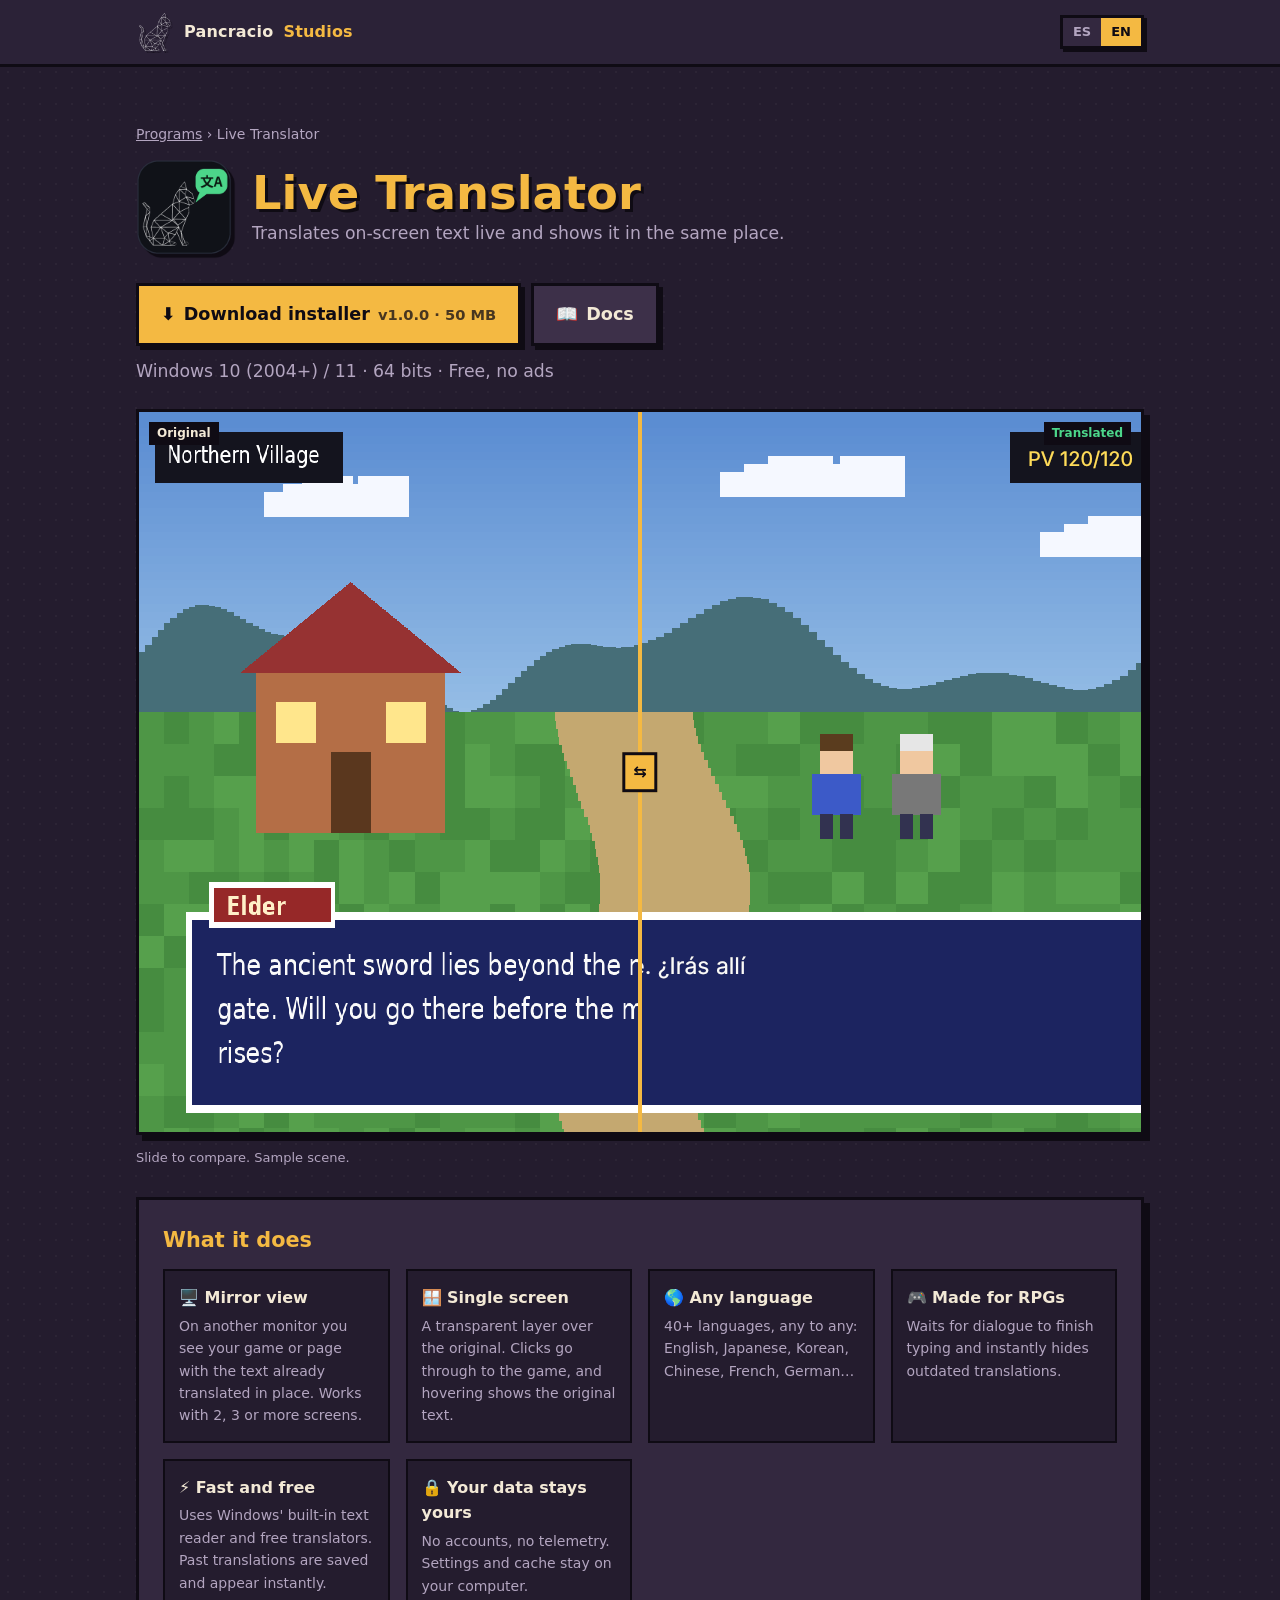
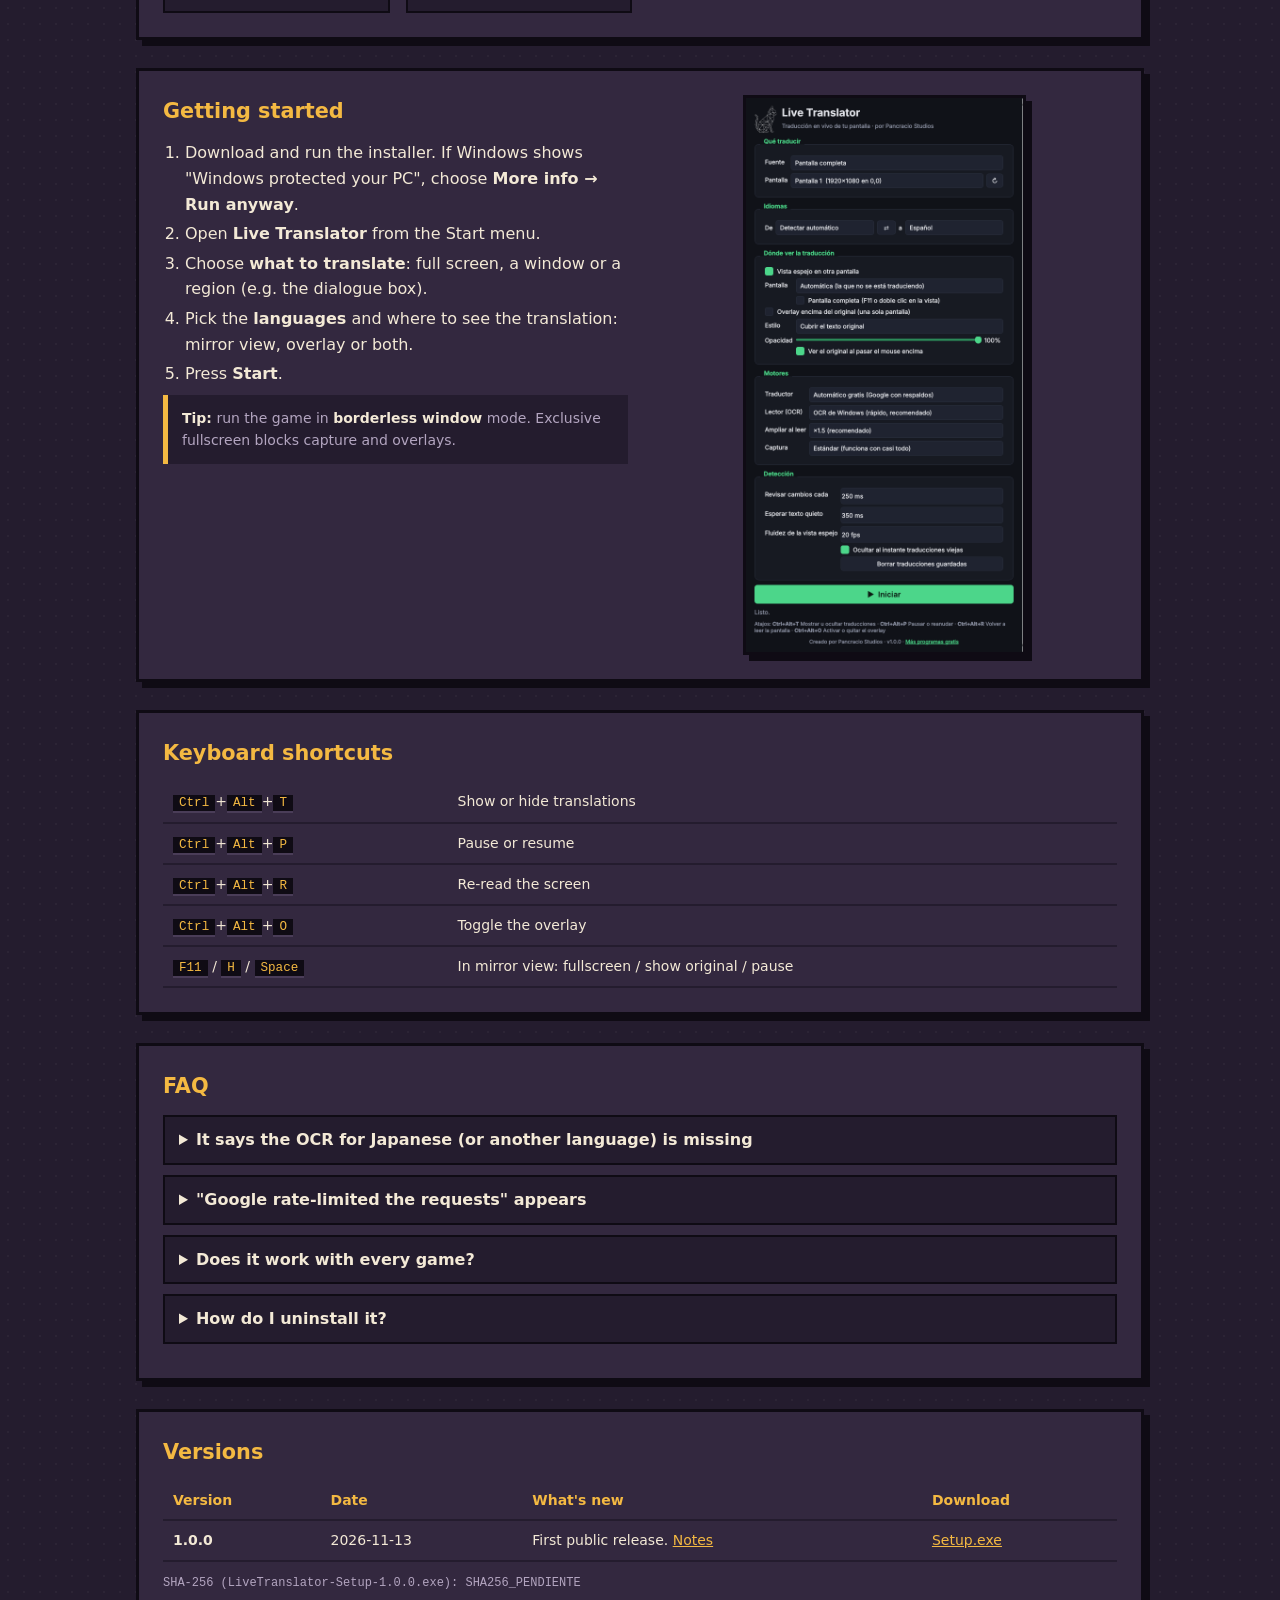
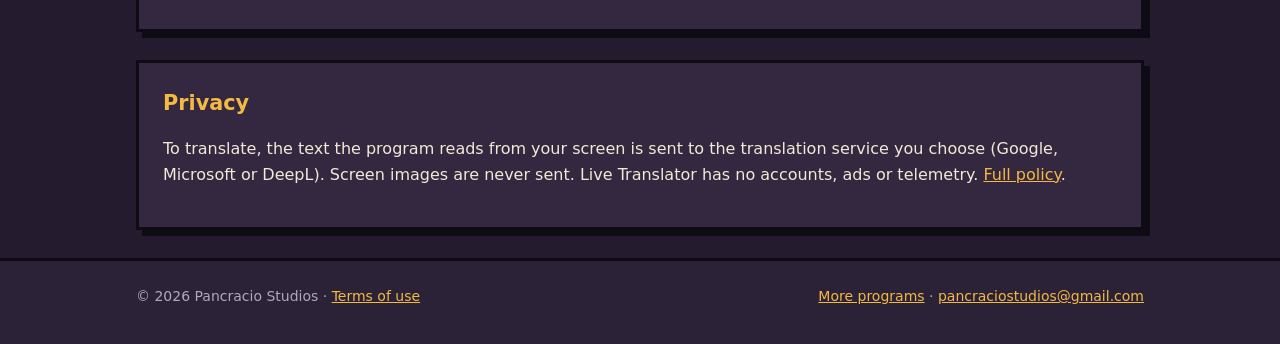
==== programs/live-translator/index.html @ 1ffad832 "Catálogo de programas y Live Translator 1.0.0 - Página del catálogo (ES/EN) que se arma desde catalo" ====
<!doctype html>
<html lang="es" data-lang="es">
<head>
<meta charset="utf-8">
<meta name="viewport" content="width=device-width, initial-scale=1">
<title>Live Translator · Pancracio Studios</title>
<meta name="description" content="Traduce en vivo el texto de tu pantalla en Windows. Translate on-screen text live on Windows. Gratis / Free.">
<meta property="og:title" content="Live Translator · Pancracio Studios">
<meta property="og:image" content="img/despues.png">
<link rel="icon" href="img/icon.png">
<link rel="stylesheet" href="../../assets/css/site.css">
</head>
<body>
<header class="top">
  <div class="wrap">
    <a class="brand" href="../../"><img src="../../assets/img/pancracio-logo.png" alt="">Pancracio <span>Studios</span></a>
    <div class="spacer"></div>
    <div class="lang" role="group" aria-label="Idioma / Language">
      <button type="button" data-set="es" aria-pressed="true">ES</button>
      <button type="button" data-set="en" aria-pressed="false">EN</button>
    </div>
  </div>
</header>

<main class="wrap">
  <section class="hero">
    <div class="crumbs"><a href="../../"><span lang="es">Programas</span><span lang="en">Programs</span></a> › Live Translator</div>
    <div class="prog-head">
      <img src="img/icon.png" alt="" width="96" height="96">
      <div>
        <h1>Live Translator</h1>
        <p>
          <span lang="es">Traduce en vivo el texto de tu pantalla y lo muestra en el mismo lugar.</span>
          <span lang="en">Translates on-screen text live and shows it in the same place.</span>
        </p>
      </div>
    </div>
    <div class="actions" style="margin-top:22px">
      <a class="btn primary big" id="dl" href="https://github.com/pancracio-studios/pancraciostudios-projects/releases/download/live-translator-v1.0.0/LiveTranslator-Setup-1.0.0.exe">⬇ <span lang="es">Descargar instalador</span><span lang="en">Download installer</span> <small>v1.0.0 · 50 MB</small></a>
      <a class="btn big" href="https://github.com/pancracio-studios/pancraciostudios-projects/tree/main/programs/live-translator/docs">📖 <span lang="es">Documentación</span><span lang="en">Docs</span></a>
    </div>
    <p class="meta" style="margin-top:12px">Windows 10 (2004+) / 11 · 64 bits · <span lang="es">Gratis, sin anuncios</span><span lang="en">Free, no ads</span></p>
  </section>

  <div class="compare" aria-label="Antes y después / Before and after">
    <img src="img/antes.png" alt="Juego original en inglés / Original game in English" width="1280" height="720">
    <div class="after"><img src="img/despues.png" alt="El mismo juego traducido al español / The same game translated to Spanish"></div>
    <div class="bar"></div>
    <span class="lbl l"><span lang="es">Original</span><span lang="en">Original</span></span>
    <span class="lbl r"><span lang="es">Traducido</span><span lang="en">Translated</span></span>
    <input type="range" min="0" max="100" value="50" aria-label="Deslizar / Slide">
  </div>
  <p class="meta"><span lang="es">Desliza para comparar. Escena de ejemplo.</span><span lang="en">Slide to compare. Sample scene.</span></p>

  <section class="section">
    <h2><span lang="es">Qué hace</span><span lang="en">What it does</span></h2>
    <div class="features">
      <div class="feature"><b><span lang="es">🖥️ Vista espejo</span><span lang="en">🖥️ Mirror view</span></b>
        <p><span lang="es">En otro monitor ves tu juego o página con el texto ya traducido en su lugar. Funciona con 2, 3 o más pantallas.</span><span lang="en">On another monitor you see your game or page with the text already translated in place. Works with 2, 3 or more screens.</span></p></div>
      <div class="feature"><b><span lang="es">🪟 Una sola pantalla</span><span lang="en">🪟 Single screen</span></b>
        <p><span lang="es">Una capa transparente encima del original. Los clics pasan al juego y, al pasar el mouse, ves el texto original.</span><span lang="en">A transparent layer over the original. Clicks go through to the game, and hovering shows the original text.</span></p></div>
      <div class="feature"><b><span lang="es">🌎 Cualquier idioma</span><span lang="en">🌎 Any language</span></b>
        <p><span lang="es">Más de 40 idiomas, de cualquiera a cualquiera: inglés, japonés, coreano, chino, francés, alemán…</span><span lang="en">40+ languages, any to any: English, Japanese, Korean, Chinese, French, German…</span></p></div>
      <div class="feature"><b><span lang="es">🎮 Pensado para RPGs</span><span lang="en">🎮 Made for RPGs</span></b>
        <p><span lang="es">Espera a que el diálogo termine de escribirse y oculta al instante las traducciones viejas.</span><span lang="en">Waits for dialogue to finish typing and instantly hides outdated translations.</span></p></div>
      <div class="feature"><b><span lang="es">⚡ Rápido y sin costo</span><span lang="en">⚡ Fast and free</span></b>
        <p><span lang="es">Usa el lector de texto de Windows y traductores gratuitos. Lo ya traducido se guarda y sale al instante.</span><span lang="en">Uses Windows' built-in text reader and free translators. Past translations are saved and appear instantly.</span></p></div>
      <div class="feature"><b><span lang="es">🔒 Tu información es tuya</span><span lang="en">🔒 Your data stays yours</span></b>
        <p><span lang="es">Sin cuentas ni telemetría. Ajustes y caché se quedan en tu equipo.</span><span lang="en">No accounts, no telemetry. Settings and cache stay on your computer.</span></p></div>
    </div>
  </section>

  <section class="section two">
    <div>
      <h2><span lang="es">Cómo empezar</span><span lang="en">Getting started</span></h2>
      <ol lang="es">
        <li>Descarga y abre el instalador. Si Windows avisa «Windows protegió tu PC», elige <b>Más información → Ejecutar de todas formas</b>.</li>
        <li>Abre <b>Live Translator</b> desde el menú Inicio.</li>
        <li>Elige <b>qué traducir</b>: pantalla completa, una ventana o una región (por ejemplo, la caja de diálogos).</li>
        <li>Elige los <b>idiomas</b> y dónde ver la traducción: vista espejo, overlay o ambos.</li>
        <li>Presiona <b>Iniciar</b>.</li>
      </ol>
      <ol lang="en">
        <li>Download and run the installer. If Windows shows "Windows protected your PC", choose <b>More info → Run anyway</b>.</li>
        <li>Open <b>Live Translator</b> from the Start menu.</li>
        <li>Choose <b>what to translate</b>: full screen, a window or a region (e.g. the dialogue box).</li>
        <li>Pick the <b>languages</b> and where to see the translation: mirror view, overlay or both.</li>
        <li>Press <b>Start</b>.</li>
      </ol>
      <div class="note"><span lang="es"><b>Tip:</b> pon el juego en <b>ventana sin bordes</b>. La pantalla completa exclusiva no deja capturar ni dibujar encima.</span><span lang="en"><b>Tip:</b> run the game in <b>borderless window</b> mode. Exclusive fullscreen blocks capture and overlays.</span></div>
    </div>
    <div>
      <img src="img/panel.png" alt="Panel de Live Translator / Live Translator panel" loading="lazy" style="border:3px solid var(--ink);box-shadow:var(--shadow);max-height:560px;width:auto;margin:0 auto">
    </div>
  </section>

  <section class="section">
    <h2><span lang="es">Atajos de teclado</span><span lang="en">Keyboard shortcuts</span></h2>
    <table>
      <tr><td><kbd>Ctrl</kbd>+<kbd>Alt</kbd>+<kbd>T</kbd></td><td><span lang="es">Mostrar u ocultar traducciones</span><span lang="en">Show or hide translations</span></td></tr>
      <tr><td><kbd>Ctrl</kbd>+<kbd>Alt</kbd>+<kbd>P</kbd></td><td><span lang="es">Pausar o reanudar</span><span lang="en">Pause or resume</span></td></tr>
      <tr><td><kbd>Ctrl</kbd>+<kbd>Alt</kbd>+<kbd>R</kbd></td><td><span lang="es">Volver a leer la pantalla</span><span lang="en">Re-read the screen</span></td></tr>
      <tr><td><kbd>Ctrl</kbd>+<kbd>Alt</kbd>+<kbd>O</kbd></td><td><span lang="es">Activar o quitar el overlay</span><span lang="en">Toggle the overlay</span></td></tr>
      <tr><td><kbd>F11</kbd> / <kbd>H</kbd> / <kbd><span lang="es">Espacio</span><span lang="en">Space</span></kbd></td><td><span lang="es">En la vista espejo: pantalla completa / ver original / pausa</span><span lang="en">In mirror view: fullscreen / show original / pause</span></td></tr>
    </table>
  </section>

  <section class="section">
    <h2><span lang="es">Preguntas frecuentes</span><span lang="en">FAQ</span></h2>
    <details><summary><span lang="es">Dice que no tiene el OCR de japonés (u otro idioma)</span><span lang="en">It says the OCR for Japanese (or another language) is missing</span></summary>
      <p><span lang="es">Windows necesita el paquete de lectura de texto de ese idioma. Live Translator te ofrece instalarlo con un clic (pide permiso de administrador). Español e inglés suelen venir incluidos.</span><span lang="en">Windows needs the text-recognition pack for that language. Live Translator offers to install it with one click (admin permission required). English usually comes preinstalled.</span></p></details>
    <details><summary><span lang="es">Aparece «Google limitó las peticiones»</span><span lang="en">"Google rate-limited the requests" appears</span></summary>
      <p><span lang="es">Los traductores gratuitos tienen límites. La app cambia sola a otro servicio y reintenta después. Para uso intenso, usa DeepL con su clave gratuita (500 000 caracteres al mes).</span><span lang="en">Free translators have limits. The app switches to another service and retries later. For heavy use, try DeepL with its free key (500,000 characters per month).</span></p></details>
    <details><summary><span lang="es">¿Funciona con cualquier juego?</span><span lang="en">Does it work with every game?</span></summary>
      <p><span lang="es">Con la gran mayoría en ventana o ventana sin bordes. Algunos juegos con anti-trampas o en pantalla completa exclusiva bloquean la captura.</span><span lang="en">With most games in windowed or borderless mode. Some games with anti-cheat or exclusive fullscreen block capture.</span></p></details>
    <details><summary><span lang="es">¿Cómo lo desinstalo?</span><span lang="en">How do I uninstall it?</span></summary>
      <p><span lang="es">Desde Configuración → Aplicaciones → Live Translator → Desinstalar. Te preguntará si también quieres borrar tus ajustes.</span><span lang="en">From Settings → Apps → Live Translator → Uninstall. It will ask whether to also delete your settings.</span></p></details>
  </section>

  <section class="section">
    <h2><span lang="es">Versiones</span><span lang="en">Versions</span></h2>
    <table>
      <tr><th><span lang="es">Versión</span><span lang="en">Version</span></th><th><span lang="es">Fecha</span><span lang="en">Date</span></th><th><span lang="es">Novedades</span><span lang="en">What's new</span></th><th><span lang="es">Descarga</span><span lang="en">Download</span></th></tr>
      <tr>
        <td><b>1.0.0</b></td><td>2026-11-13</td>
        <td><span lang="es">Primera versión pública.</span><span lang="en">First public release.</span> <a href="https://github.com/pancracio-studios/pancraciostudios-projects/blob/main/programs/live-translator/versions/1.0.0.md"><span lang="es">Notas</span><span lang="en">Notes</span></a></td>
        <td><a href="https://github.com/pancracio-studios/pancraciostudios-projects/releases/download/live-translator-v1.0.0/LiveTranslator-Setup-1.0.0.exe">Setup.exe</a></td>
      </tr>
    </table>
    <p class="hash">SHA-256 (LiveTranslator-Setup-1.0.0.exe): <span id="sha">SHA256_PENDIENTE</span></p>
  </section>

  <section class="section">
    <h2><span lang="es">Privacidad</span><span lang="en">Privacy</span></h2>
    <p lang="es">Para traducir, el texto que el programa lee de tu pantalla se envía al servicio de traducción que elijas (Google, Microsoft o DeepL). No se envían imágenes de tu pantalla. Live Translator no tiene cuentas, anuncios ni telemetría. <a href="https://github.com/pancracio-studios/pancraciostudios-projects/blob/main/programs/live-translator/PRIVACY.md">Política completa</a>.</p>
    <p lang="en">To translate, the text the program reads from your screen is sent to the translation service you choose (Google, Microsoft or DeepL). Screen images are never sent. Live Translator has no accounts, ads or telemetry. <a href="https://github.com/pancracio-studios/pancraciostudios-projects/blob/main/programs/live-translator/PRIVACY.md">Full policy</a>.</p>
  </section>
</main>

<footer>
  <div class="wrap">
    <span>© 2026 Pancracio Studios · <a href="https://github.com/pancracio-studios/pancraciostudios-projects/blob/main/LICENSE.md"><span lang="es">Términos de uso</span><span lang="en">Terms of use</span></a></span>
    <span><a href="../../"><span lang="es">Más programas</span><span lang="en">More programs</span></a> · <a href="mailto:pancraciostudios@gmail.com">pancraciostudios@gmail.com</a></span>
  </div>
</footer>
<script src="../../assets/js/site.js"></script>
</body>
</html>
---- assets/css/site.css ----
/* Pancracio Studios · catálogo de programas */
:root {
  --bg: #241c2e;
  --bg2: #2b2237;
  --panel: #33283f;
  --panel2: #3d3049;
  --fg: #f3e9d6;
  --dim: #b3a5c0;
  --gold: #f4b942;
  --ink: #0f0b14;
  --ok: #4cd68a;
  --radius: 0;
  --shadow: 6px 6px 0 var(--ink);
  --mono: ui-monospace, "Cascadia Code", Consolas, monospace;
}

* { box-sizing: border-box; }
html { -webkit-text-size-adjust: 100%; }
body {
  margin: 0;
  background: var(--bg);
  background-image: radial-gradient(rgba(255, 255, 255, 0.035) 1px, transparent 1px);
  background-size: 16px 16px;
  color: var(--fg);
  font: 16px/1.6 system-ui, "Segoe UI", sans-serif;
}
a { color: var(--gold); }
a:hover { color: #ffd27a; }
img { max-width: 100%; display: block; }
code, kbd { font-family: var(--mono); font-size: 0.9em; background: var(--ink); padding: 1px 6px; color: var(--gold); }
kbd { border-bottom: 2px solid #4a3d58; }

.wrap { max-width: 1040px; margin: 0 auto; padding: 0 16px; }

/* Idiomas: se muestra solo el elegido */
html[data-lang="es"] [lang="en"]:not(html),
html[data-lang="en"] [lang="es"]:not(html) { display: none !important; }

/* Encabezado */
.top { border-bottom: 3px solid var(--ink); background: var(--bg2); position: sticky; top: 0; z-index: 10; }
.top .wrap { display: flex; align-items: center; gap: 12px; min-height: 64px; }
.brand { display: flex; align-items: center; gap: 10px; text-decoration: none; color: var(--fg); font-weight: 800; letter-spacing: 0.2px; }
.brand img { width: 38px; height: 38px; object-fit: contain; filter: drop-shadow(2px 2px 0 var(--ink)); }
.brand span { color: var(--gold); }
.spacer { flex: 1; }
.lang { display: flex; border: 3px solid var(--ink); box-shadow: 3px 3px 0 var(--ink); }
.lang button {
  font: inherit; font-weight: 700; font-size: 13px; padding: 4px 10px; cursor: pointer;
  background: var(--panel); color: var(--dim); border: 0;
}
.lang button[aria-pressed="true"] { background: var(--gold); color: var(--ink); }

/* Portada */
.hero { padding: 56px 0 24px; }
.hero h1 { font-size: clamp(1.9rem, 5vw, 2.9rem); line-height: 1.15; margin: 0 0 12px; color: var(--gold); text-shadow: 3px 3px 0 var(--ink); }
.hero p { color: var(--dim); max-width: 640px; margin: 0; font-size: 1.08rem; }
.pills { display: flex; flex-wrap: wrap; gap: 8px; margin-top: 18px; }
.pill { font-size: 13px; font-weight: 700; padding: 3px 10px; background: var(--panel); border: 2px solid var(--ink); color: var(--fg); }

/* Tarjetas del catálogo */
.grid { display: grid; grid-template-columns: repeat(auto-fill, minmax(300px, 1fr)); gap: 28px; padding: 28px 0 56px; }
.card {
  background: var(--panel); border: 3px solid var(--ink); box-shadow: var(--shadow);
  display: flex; flex-direction: column; transition: transform 0.12s, box-shadow 0.12s;
}
.card:hover { transform: translate(-2px, -2px); box-shadow: 8px 8px 0 var(--ink); }
.card .shot { aspect-ratio: 16 / 9; overflow: hidden; border-bottom: 3px solid var(--ink); background: var(--ink); }
.card .shot img { width: 100%; height: 100%; object-fit: cover; }
.card .body { padding: 18px; display: flex; flex-direction: column; gap: 10px; flex: 1; }
.card .head { display: flex; gap: 12px; align-items: center; }
.card .head img { width: 52px; height: 52px; }
.card h2 { margin: 0; font-size: 1.25rem; }
.meta { color: var(--dim); font-size: 13px; }
.tags { display: flex; flex-wrap: wrap; gap: 6px; }
.tag { font-size: 12px; padding: 1px 8px; background: var(--bg); border: 2px solid var(--ink); color: var(--dim); }
.card p { margin: 0; }
.card.soon { border-style: dashed; box-shadow: none; background: transparent; align-items: center; justify-content: center; text-align: center; min-height: 260px; color: var(--dim); }
.card.soon:hover { transform: none; box-shadow: none; }
.card.soon b { display: block; color: var(--fg); font-size: 1.1rem; margin: 8px 0 4px; }
.card.soon .big { font-size: 2.2rem; }
.actions { display: flex; flex-wrap: wrap; gap: 10px; margin-top: auto; padding-top: 6px; }

/* Botones */
.btn {
  display: inline-flex; align-items: center; justify-content: center; gap: 8px;
  font-weight: 800; text-decoration: none; padding: 10px 16px; border: 3px solid var(--ink);
  box-shadow: 4px 4px 0 var(--ink); background: var(--panel2); color: var(--fg); cursor: pointer;
}
.btn:hover { color: var(--fg); transform: translate(-1px, -1px); box-shadow: 5px 5px 0 var(--ink); }
.btn:active { transform: translate(3px, 3px); box-shadow: 1px 1px 0 var(--ink); }
.btn.primary { background: var(--gold); color: var(--ink); }
.btn.primary:hover { color: var(--ink); background: #ffc95c; }
.btn.big { font-size: 1.1rem; padding: 14px 22px; }
.btn small { font-weight: 600; opacity: 0.75; }

/* Secciones de la página de un programa */
.section { background: var(--panel); border: 3px solid var(--ink); box-shadow: var(--shadow); padding: 24px; margin: 28px 0; }
.section h2 { margin: 0 0 12px; color: var(--gold); font-size: 1.3rem; }
.section h3 { margin: 18px 0 6px; font-size: 1.05rem; }
.section ul, .section ol { padding-left: 22px; margin: 8px 0; }
.section li { margin: 4px 0; }
.two { display: grid; grid-template-columns: 1fr 1fr; gap: 24px; }
.features { display: grid; grid-template-columns: repeat(auto-fill, minmax(220px, 1fr)); gap: 16px; }
.feature { background: var(--bg); border: 2px solid var(--ink); padding: 14px; }
.feature b { display: block; margin-bottom: 4px; }
.feature p { margin: 0; color: var(--dim); font-size: 14px; }
.note { background: var(--bg); border-left: 5px solid var(--gold); padding: 12px 14px; color: var(--dim); font-size: 14px; }
.note b { color: var(--fg); }
table { width: 100%; border-collapse: collapse; font-size: 14px; }
th, td { text-align: left; padding: 8px 10px; border-bottom: 2px solid var(--bg); vertical-align: top; }
th { color: var(--gold); }
details { background: var(--bg); border: 2px solid var(--ink); padding: 10px 14px; margin: 10px 0; }
details summary { cursor: pointer; font-weight: 700; }
details p { margin: 8px 0 0; color: var(--dim); }
.hash { font-family: var(--mono); font-size: 12px; word-break: break-all; color: var(--dim); }

/* Comparador antes / después */
.compare { position: relative; border: 3px solid var(--ink); box-shadow: var(--shadow); overflow: hidden; background: var(--ink); user-select: none; touch-action: pan-y; }
.compare img { width: 100%; image-rendering: pixelated; }
.compare .after { position: absolute; inset: 0; clip-path: inset(0 0 0 50%); }
.compare .after img { width: 100%; height: 100%; object-fit: cover; }
.compare input[type="range"] { position: absolute; inset: 0; width: 100%; height: 100%; opacity: 0; cursor: ew-resize; margin: 0; }
.compare .bar { position: absolute; top: 0; bottom: 0; left: 50%; width: 4px; margin-left: -2px; background: var(--gold); pointer-events: none; }
.compare .bar::after { content: "⇆"; position: absolute; top: 50%; left: 50%; transform: translate(-50%, -50%); background: var(--gold); color: var(--ink); font-weight: 900; padding: 4px 8px; border: 3px solid var(--ink); }
.compare .lbl { position: absolute; top: 10px; padding: 2px 8px; font-size: 12px; font-weight: 800; background: var(--ink); color: var(--fg); pointer-events: none; }
.compare .lbl.l { left: 10px; }
.compare .lbl.r { right: 10px; color: var(--ok); }

.prog-head { display: flex; gap: 20px; align-items: center; flex-wrap: wrap; }
.prog-head img { width: 96px; height: 96px; filter: drop-shadow(4px 4px 0 var(--ink)); }
.prog-head h1 { margin: 0; }
.crumbs { font-size: 14px; color: var(--dim); margin-bottom: 14px; }
.crumbs a { color: var(--dim); }

footer { border-top: 3px solid var(--ink); background: var(--bg2); color: var(--dim); font-size: 14px; padding: 24px 0 40px; }
footer .wrap { display: flex; flex-wrap: wrap; gap: 8px 24px; justify-content: space-between; }

@media (max-width: 720px) {
  .two { grid-template-columns: 1fr; }
  .section { padding: 18px; }
  .grid { grid-template-columns: 1fr; }
  .hero { padding-top: 36px; }
}
@media (prefers-reduced-motion: reduce) {
  .card, .btn { transition: none; }
}
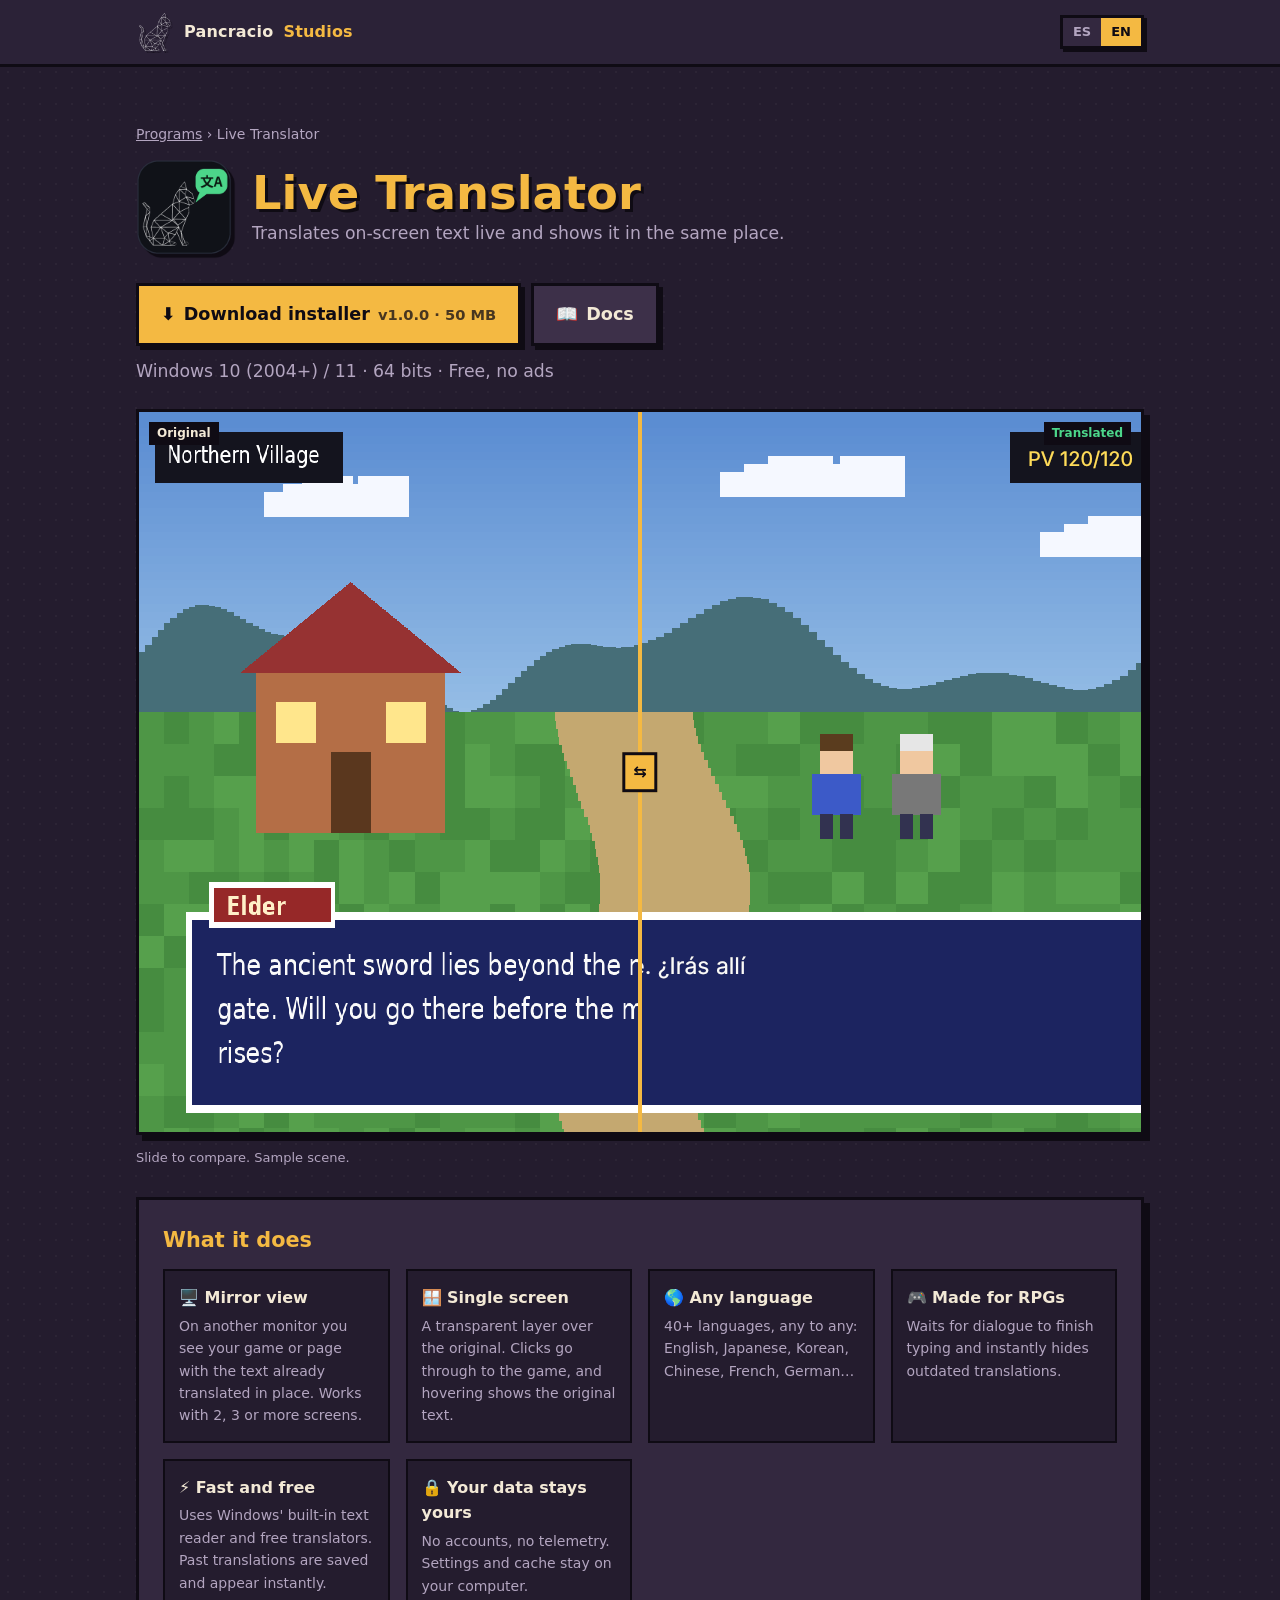
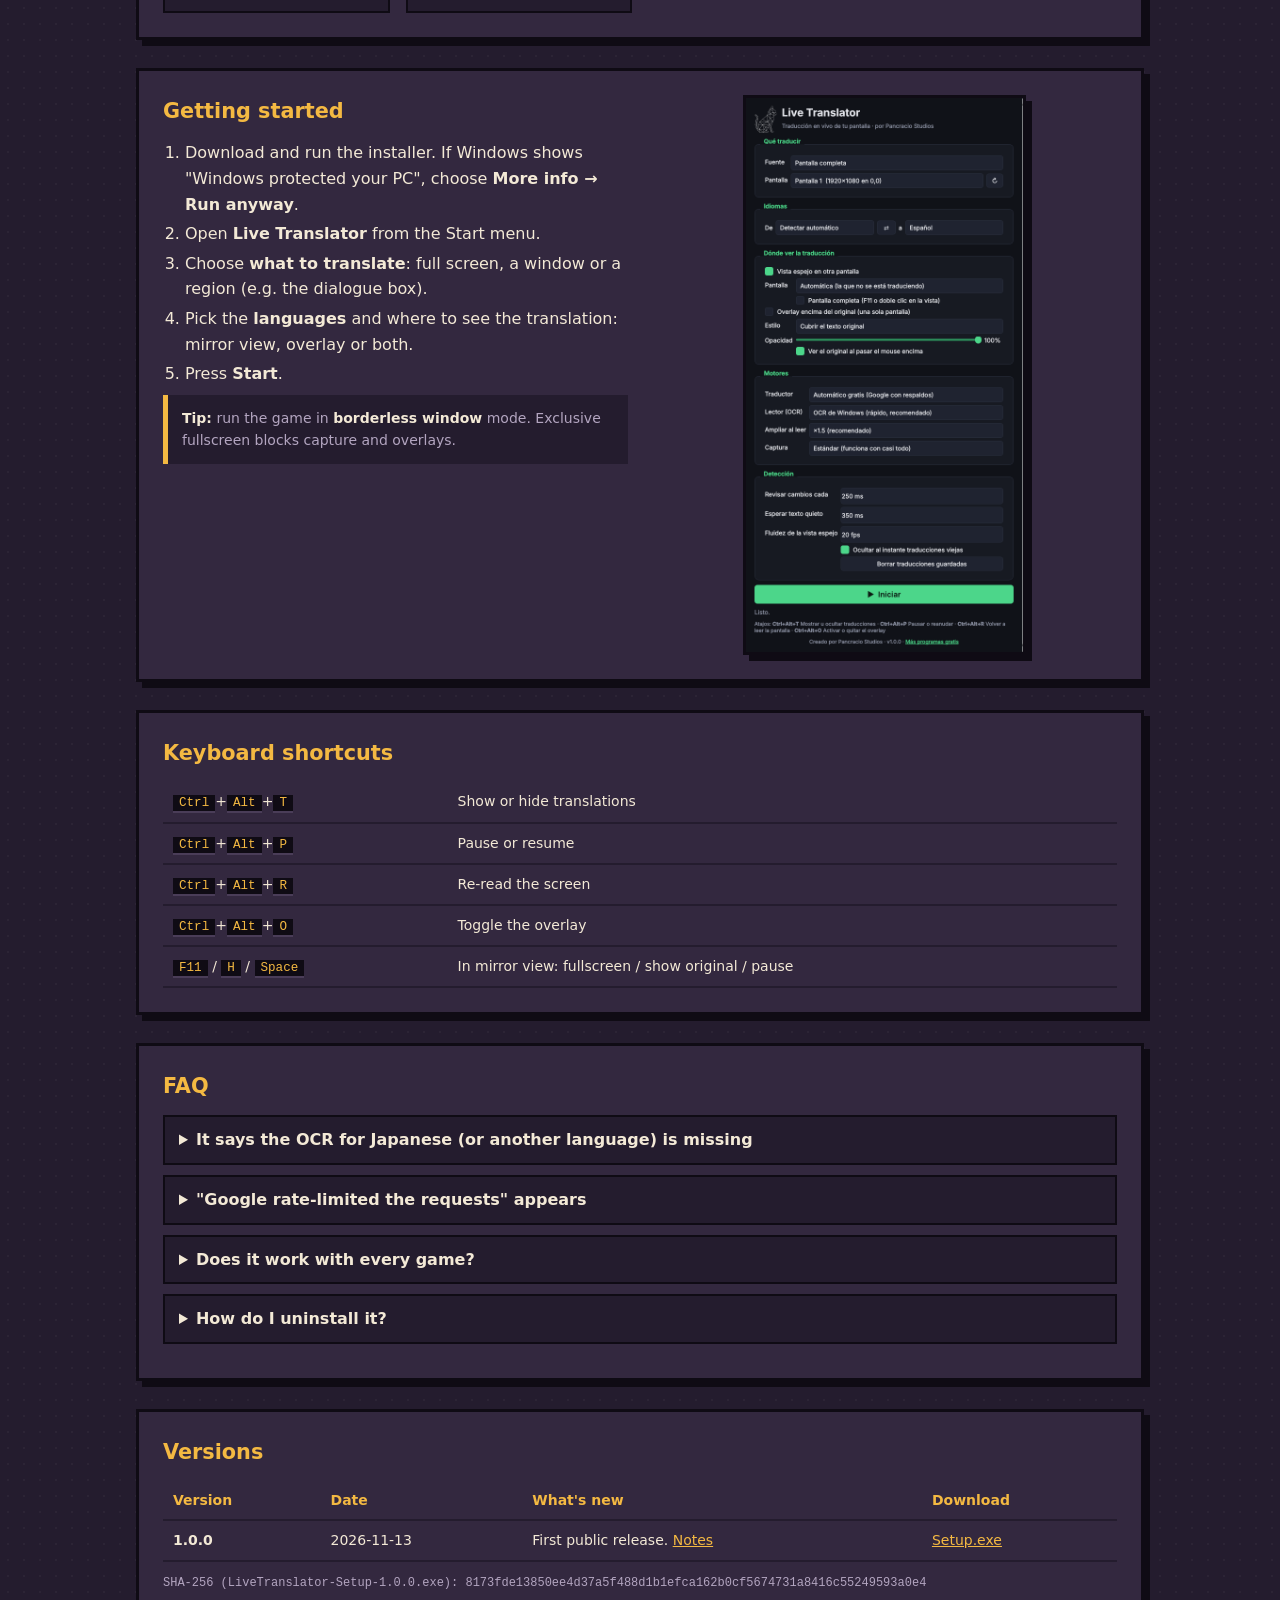
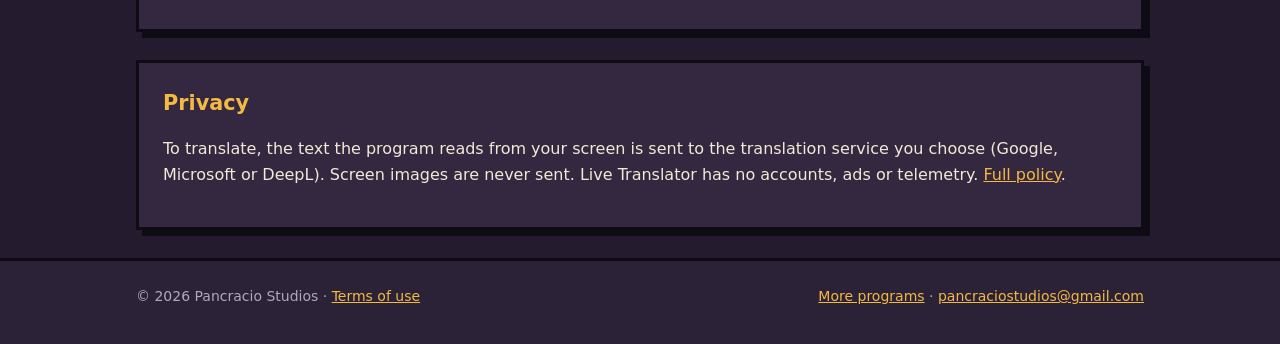
==== commit 542055e8: "Live Translator 1.0.0: instalador y huella SHA-256" ====
--- a/programs/live-translator/index.html
+++ b/programs/live-translator/index.html
@@ -127,7 +127,7 @@
         <td><a href="https://github.com/pancracio-studios/pancraciostudios-projects/releases/download/live-translator-v1.0.0/LiveTranslator-Setup-1.0.0.exe">Setup.exe</a></td>
       </tr>
     </table>
-    <p class="hash">SHA-256 (LiveTranslator-Setup-1.0.0.exe): <span id="sha">SHA256_PENDIENTE</span></p>
+    <p class="hash">SHA-256 (LiveTranslator-Setup-1.0.0.exe): <span id="sha">8173fde13850ee4d37a5f488d1b1efca162b0cf5674731a8416c55249593a0e4</span></p>
   </section>
 
   <section class="section">
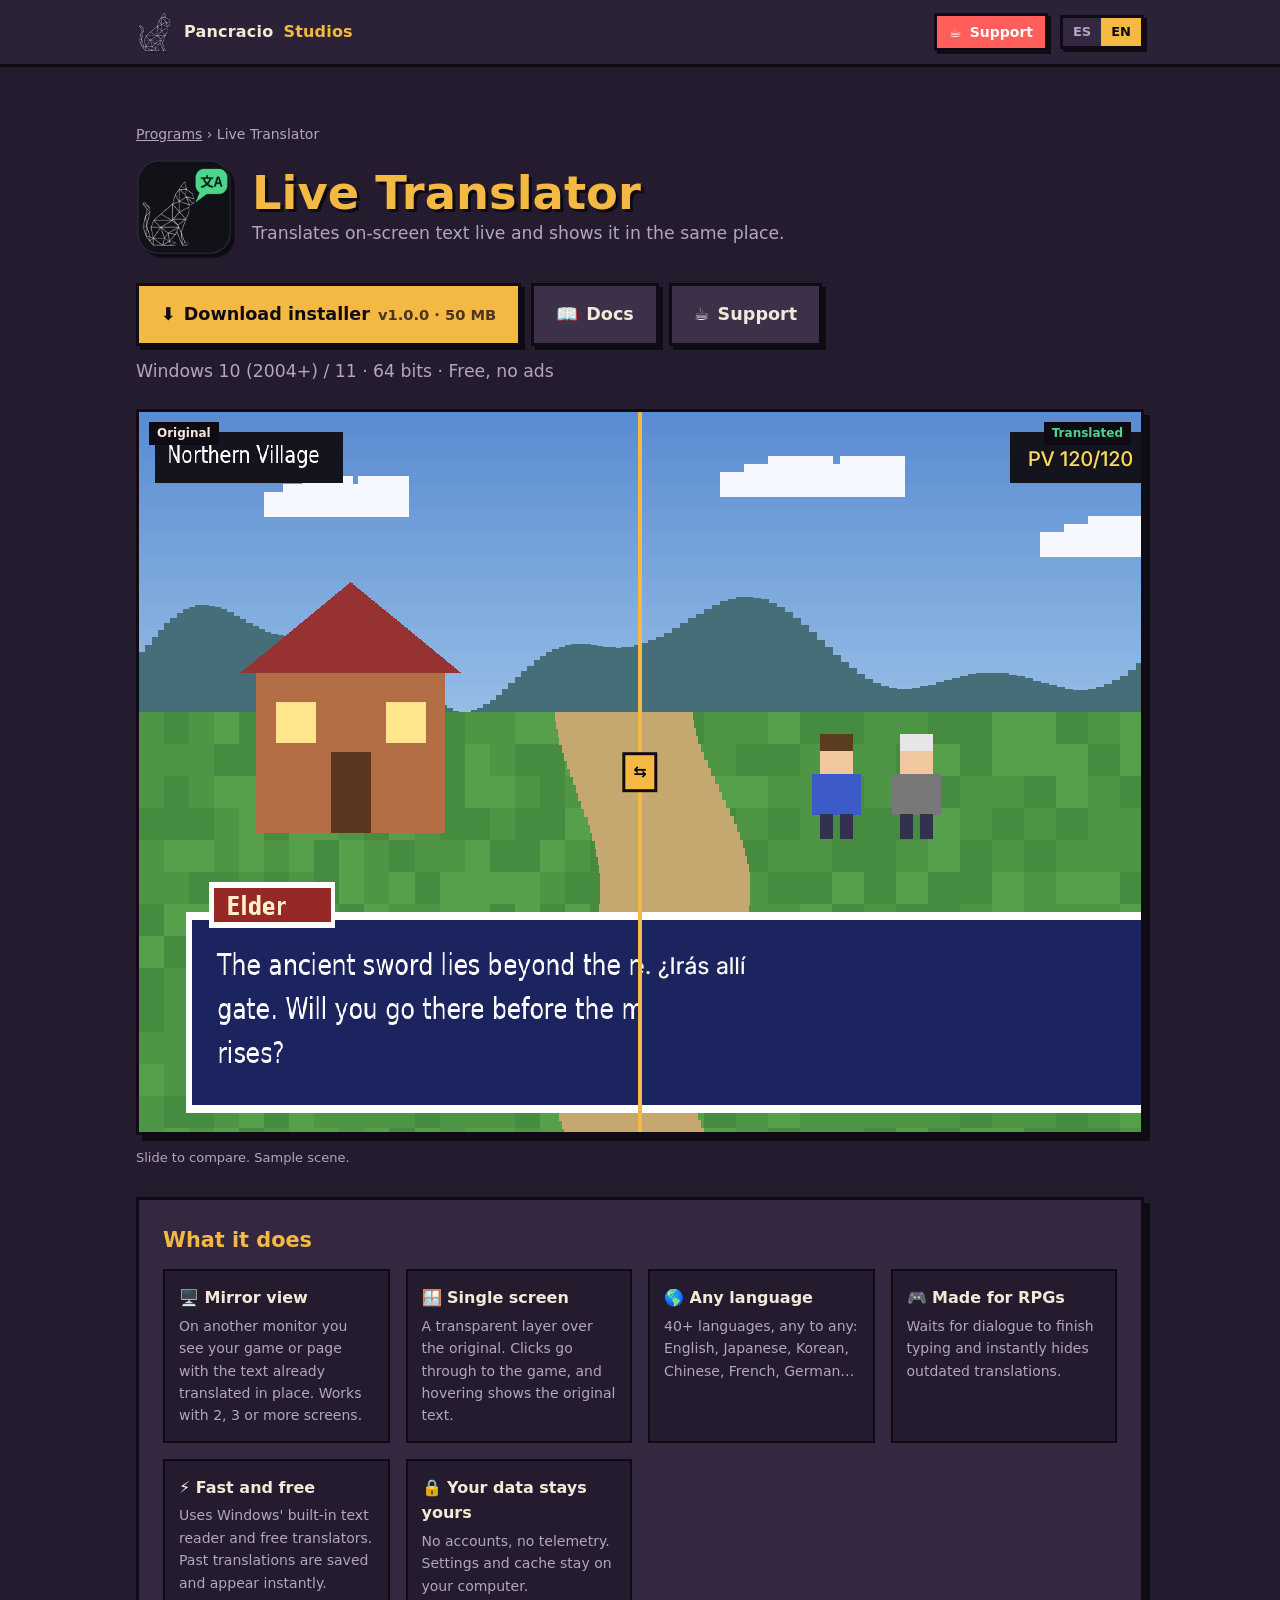
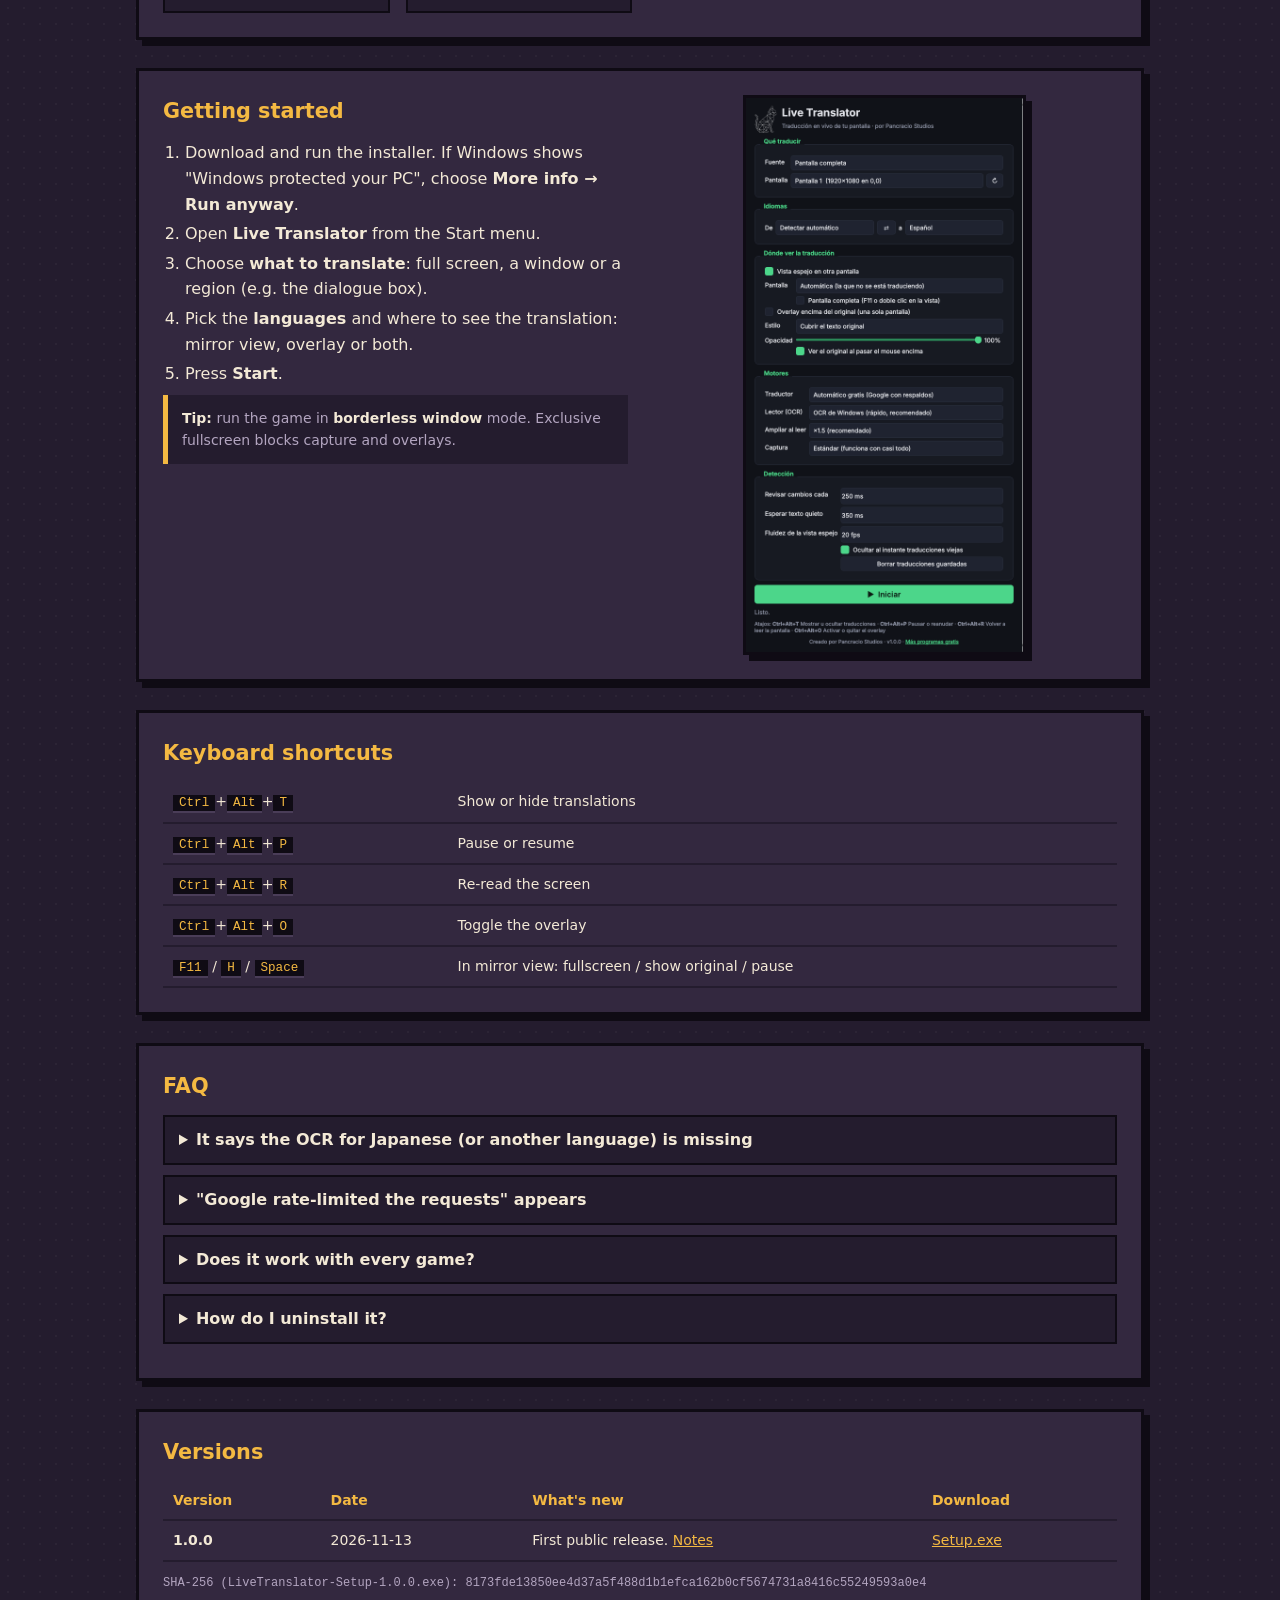
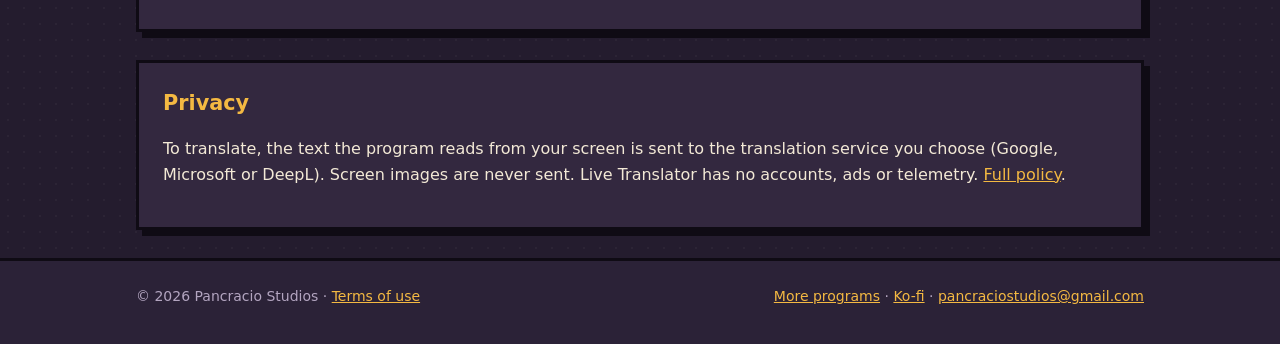
==== commit ad18a669: "Botón y sección para apoyar en Ko-fi" ====
--- a/programs/live-translator/index.html
+++ b/programs/live-translator/index.html
@@ -15,6 +15,7 @@
   <div class="wrap">
     <a class="brand" href="../../"><img src="../../assets/img/pancracio-logo.png" alt="">Pancracio <span>Studios</span></a>
     <div class="spacer"></div>
+    <a class="btn support" href="https://ko-fi.com/pancraciostudios" target="_blank" rel="noopener" aria-label="Apoyar en Ko-fi / Support on Ko-fi">☕ <span class="txt"><span lang="es">Apoyar</span><span lang="en">Support</span></span></a>
     <div class="lang" role="group" aria-label="Idioma / Language">
       <button type="button" data-set="es" aria-pressed="true">ES</button>
       <button type="button" data-set="en" aria-pressed="false">EN</button>
@@ -38,6 +39,7 @@
     <div class="actions" style="margin-top:22px">
       <a class="btn primary big" id="dl" href="https://github.com/pancracio-studios/pancraciostudios-projects/releases/download/live-translator-v1.0.0/LiveTranslator-Setup-1.0.0.exe">⬇ <span lang="es">Descargar instalador</span><span lang="en">Download installer</span> <small>v1.0.0 · 50 MB</small></a>
       <a class="btn big" href="https://github.com/pancracio-studios/pancraciostudios-projects/tree/main/programs/live-translator/docs">📖 <span lang="es">Documentación</span><span lang="en">Docs</span></a>
+      <a class="btn big" href="https://ko-fi.com/pancraciostudios" target="_blank" rel="noopener">☕ <span lang="es">Apoyar</span><span lang="en">Support</span></a>
     </div>
     <p class="meta" style="margin-top:12px">Windows 10 (2004+) / 11 · 64 bits · <span lang="es">Gratis, sin anuncios</span><span lang="en">Free, no ads</span></p>
   </section>
@@ -140,7 +142,7 @@
 <footer>
   <div class="wrap">
     <span>© 2026 Pancracio Studios · <a href="https://github.com/pancracio-studios/pancraciostudios-projects/blob/main/LICENSE.md"><span lang="es">Términos de uso</span><span lang="en">Terms of use</span></a></span>
-    <span><a href="../../"><span lang="es">Más programas</span><span lang="en">More programs</span></a> · <a href="mailto:pancraciostudios@gmail.com">pancraciostudios@gmail.com</a></span>
+    <span><a href="../../"><span lang="es">Más programas</span><span lang="en">More programs</span></a> · <a href="https://ko-fi.com/pancraciostudios" target="_blank" rel="noopener">Ko-fi</a> · <a href="mailto:pancraciostudios@gmail.com">pancraciostudios@gmail.com</a></span>
   </div>
 </footer>
 <script src="../../assets/js/site.js"></script>
--- a/assets/css/site.css
+++ b/assets/css/site.css
@@ -43,6 +43,11 @@
 .brand img { width: 38px; height: 38px; object-fit: contain; filter: drop-shadow(2px 2px 0 var(--ink)); }
 .brand span { color: var(--gold); }
 .spacer { flex: 1; }
+.btn.support { padding: 5px 12px; font-size: 14px; box-shadow: 3px 3px 0 var(--ink); background: #ff5e5b; color: #fff; }
+.btn.support:hover { color: #fff; background: #ff7673; }
+.support-box { display: flex; gap: 20px; align-items: center; justify-content: space-between; flex-wrap: wrap; border-color: var(--ink); background: linear-gradient(135deg, var(--panel) 0%, #45304a 100%); }
+.support-box > div { flex: 1 1 320px; }
+.support-box p { margin: 0; color: var(--dim); }
 .lang { display: flex; border: 3px solid var(--ink); box-shadow: 3px 3px 0 var(--ink); }
 .lang button {
   font: inherit; font-weight: 700; font-size: 13px; padding: 4px 10px; cursor: pointer;
@@ -135,6 +140,11 @@
 footer { border-top: 3px solid var(--ink); background: var(--bg2); color: var(--dim); font-size: 14px; padding: 24px 0 40px; }
 footer .wrap { display: flex; flex-wrap: wrap; gap: 8px 24px; justify-content: space-between; }
 
+@media (max-width: 480px) {
+  .btn.support .txt { display: none; }
+  .top .wrap { gap: 8px; }
+  .brand { font-size: 15px; }
+}
 @media (max-width: 720px) {
   .two { grid-template-columns: 1fr; }
   .section { padding: 18px; }
